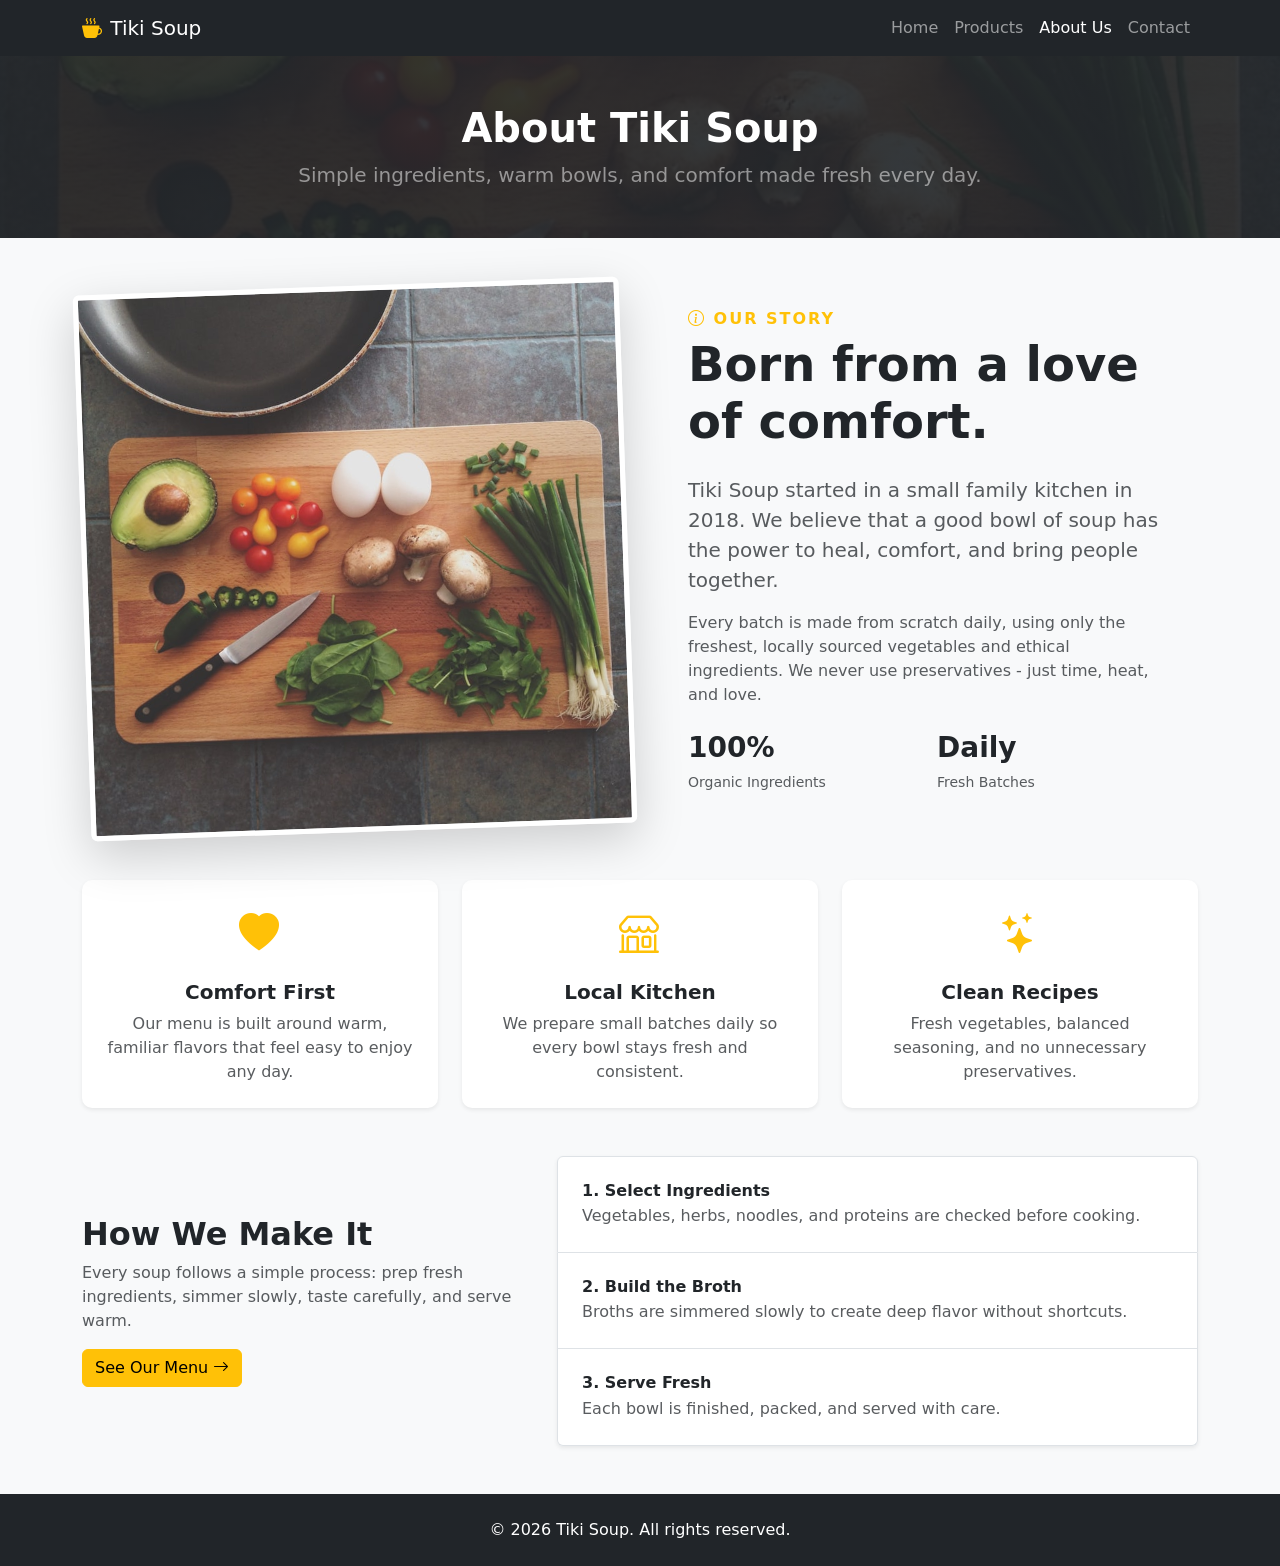
==== about.html @ 2d32ead2 "tiki soup" ====
<!DOCTYPE html>
<html lang="en">
<head>
    <meta charset="UTF-8">
    <meta name="viewport" content="width=device-width, initial-scale=1.0">
    <title>About Us</title>
    <link href="css/bootstrap.min.css" rel="stylesheet">
    <link rel="stylesheet" href="css/bootstrap-icons.css">
    <link rel="stylesheet" href="css/about.css">
</head>
<body>
    <script src="./include/header.js"></script>

    <section class="page-header bg-dark text-white text-center py-5">
        <div class="container">
            <h1 class="fw-bold">About Tiki Soup</h1>
            <p class="lead text-white-50 mb-0">Simple ingredients, warm bowls, and comfort made fresh every day.</p>
        </div>
    </section>

    <main class="bg-light">
    <div class="container py-5">
        <div class="row align-items-center">
            <div class="col-lg-6 mb-4 mb-lg-0">
                <img src="img/about.jpg" alt="Cooking Soup" class="img-fluid rounded shadow-lg about-img">
            </div>
            <div class="col-lg-6 px-lg-5">
                <h6 class="text-warning text-uppercase fw-bold"><i class="bi bi-info-circle"></i> Our Story</h6>
                <h2 class="display-5 fw-bold mb-4">Born from a love of comfort.</h2>
                <p class="text-muted lead">Tiki Soup started in a small family kitchen in 2018. We believe that a good bowl of soup has the power to heal, comfort, and bring people together.</p>
                <p class="text-muted">Every batch is made from scratch daily, using only the freshest, locally sourced vegetables and ethical ingredients. We never use preservatives - just time, heat, and love.</p>
                <div class="row mt-4">
                    <div class="col-6">
                        <h3 class="fw-bold">100%</h3>
                        <p class="text-muted small">Organic Ingredients</p>
                    </div>
                    <div class="col-6">
                        <h3 class="fw-bold">Daily</h3>
                        <p class="text-muted small">Fresh Batches</p>
                    </div>
                </div>
            </div>
        </div>
    </div>

    <section class="container pb-5">
        <div class="row g-4 text-center">
            <div class="col-md-4">
                <div class="about-card bg-white p-4 h-100 shadow-sm">
                    <i class="bi bi-heart-fill text-warning fs-1"></i>
                    <h5 class="fw-bold mt-3">Comfort First</h5>
                    <p class="text-muted mb-0">Our menu is built around warm, familiar flavors that feel easy to enjoy any day.</p>
                </div>
            </div>
            <div class="col-md-4">
                <div class="about-card bg-white p-4 h-100 shadow-sm">
                    <i class="bi bi-shop text-warning fs-1"></i>
                    <h5 class="fw-bold mt-3">Local Kitchen</h5>
                    <p class="text-muted mb-0">We prepare small batches daily so every bowl stays fresh and consistent.</p>
                </div>
            </div>
            <div class="col-md-4">
                <div class="about-card bg-white p-4 h-100 shadow-sm">
                    <i class="bi bi-stars text-warning fs-1"></i>
                    <h5 class="fw-bold mt-3">Clean Recipes</h5>
                    <p class="text-muted mb-0">Fresh vegetables, balanced seasoning, and no unnecessary preservatives.</p>
                </div>
            </div>
        </div>
    </section>

    <section class="container pb-5">
        <div class="row g-4 align-items-center">
            <div class="col-lg-5">
                <h2 class="fw-bold">How We Make It</h2>
                <p class="text-muted">Every soup follows a simple process: prep fresh ingredients, simmer slowly, taste carefully, and serve warm.</p>
                <a href="products.html" class="btn btn-warning">See Our Menu <i class="bi bi-arrow-right"></i></a>
            </div>
            <div class="col-lg-7">
                <div class="list-group shadow-sm">
                    <div class="list-group-item p-4">
                        <h6 class="fw-bold mb-1">1. Select Ingredients</h6>
                        <p class="text-muted mb-0">Vegetables, herbs, noodles, and proteins are checked before cooking.</p>
                    </div>
                    <div class="list-group-item p-4">
                        <h6 class="fw-bold mb-1">2. Build the Broth</h6>
                        <p class="text-muted mb-0">Broths are simmered slowly to create deep flavor without shortcuts.</p>
                    </div>
                    <div class="list-group-item p-4">
                        <h6 class="fw-bold mb-1">3. Serve Fresh</h6>
                        <p class="text-muted mb-0">Each bowl is finished, packed, and served with care.</p>
                    </div>
                </div>
            </div>
        </div>
    </section>
    </main>

    <script src="./include/footer.js"></script>

    <script src="js/bootstrap.bundle.min.js"></script>
</body>
</html>
---- css/about.css ----
body {
    display: flex;
    flex-direction: column;
    min-height: 100vh;
    background-color: #f8f9fa;
}

.about-img {
    border: 5px solid #fff;
    transform: rotate(-2deg);
    transition: transform 0.3s ease;
}

.about-img:hover {
    transform: rotate(0deg);
}

.text-warning {
    letter-spacing: 2px;
}

.page-header {
    background: linear-gradient(rgba(33, 37, 41, 0.9), rgba(33, 37, 41, 0.9)), url('../img/about.jpg') center/cover no-repeat;
}

.about-card {
    border-radius: 10px;
    transition: transform 0.3s ease, box-shadow 0.3s ease;
}

.about-card:hover {
    transform: translateY(-5px);
    box-shadow: 0 10px 20px rgba(0, 0, 0, 0.1) !important;
}
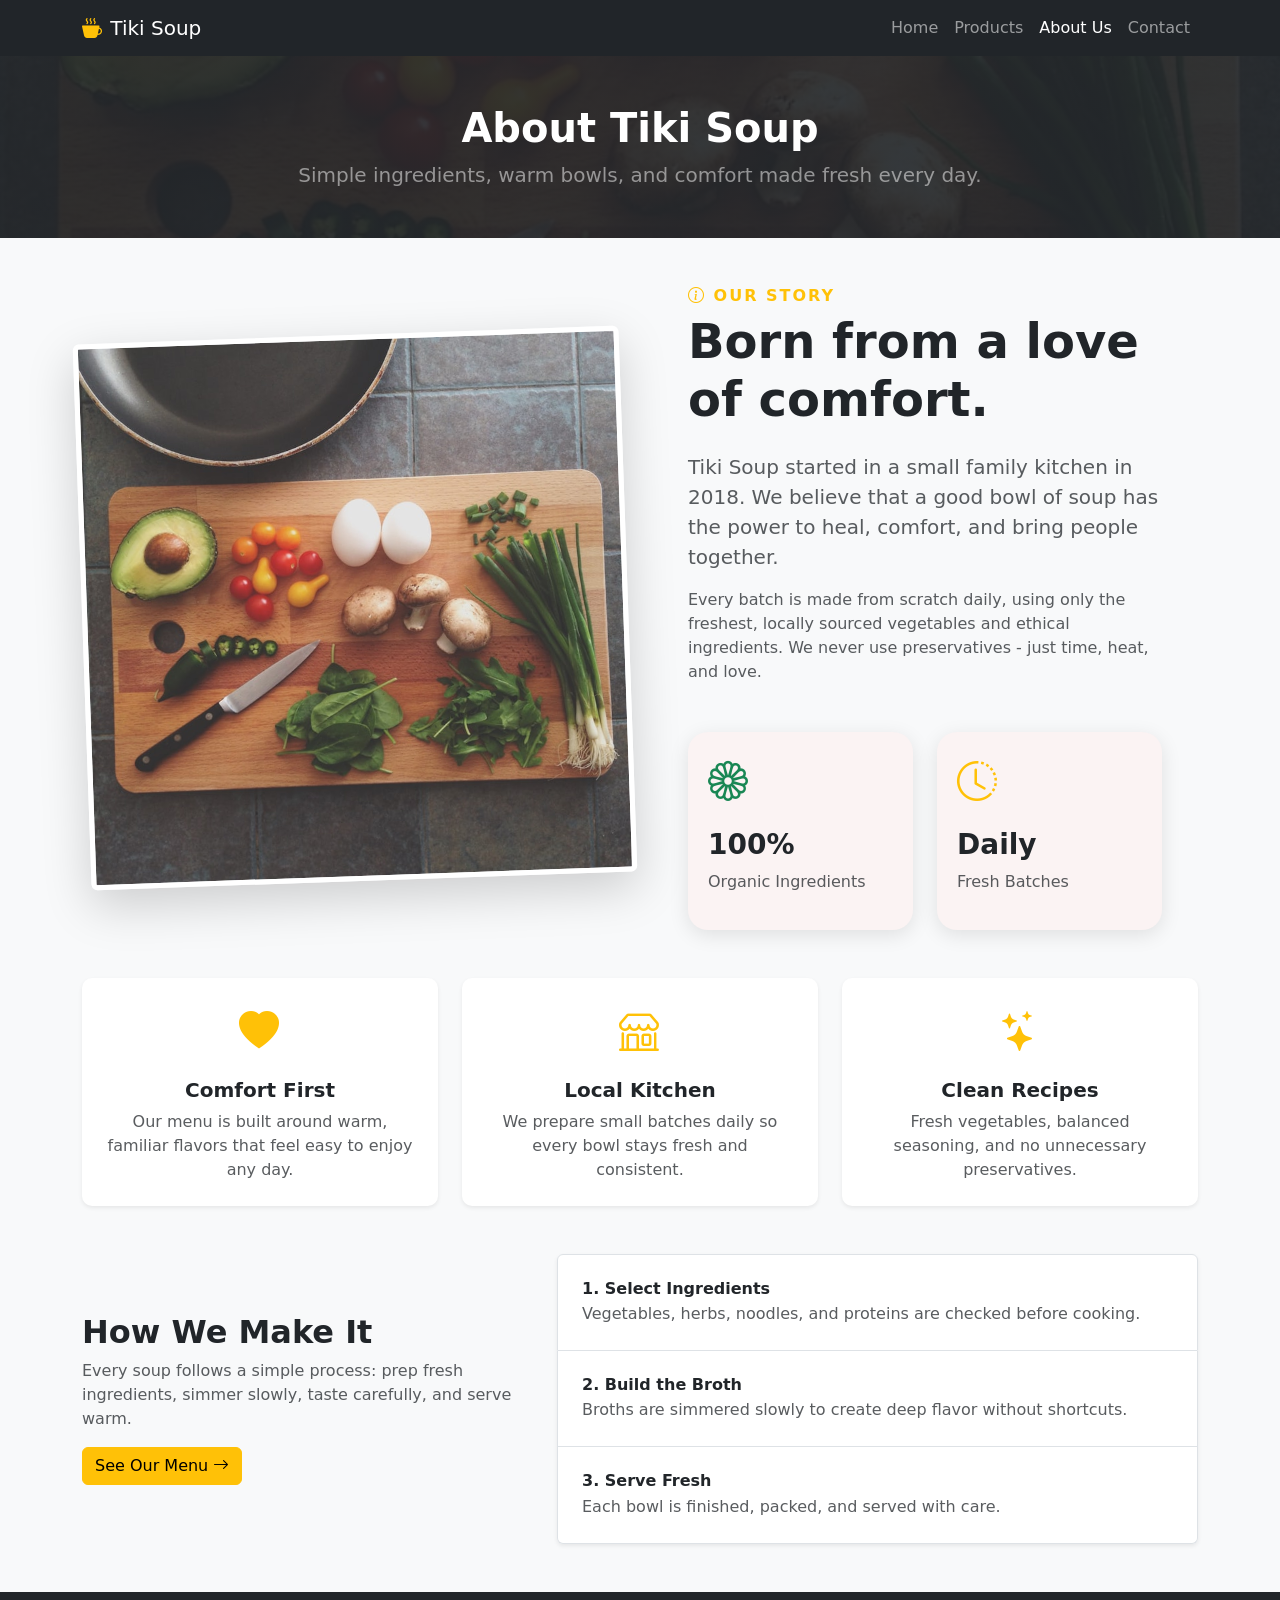
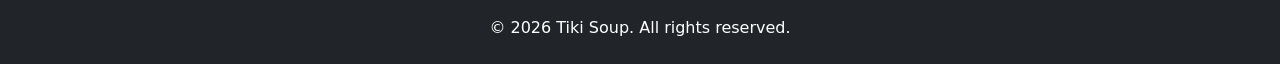
==== commit 2eb79824: "submit" ====
--- a/about.html
+++ b/about.html
@@ -1,5 +1,6 @@
 <!DOCTYPE html>
 <html lang="en">
+
 <head>
     <meta charset="UTF-8">
     <meta name="viewport" content="width=device-width, initial-scale=1.0">
@@ -8,6 +9,7 @@
     <link rel="stylesheet" href="css/bootstrap-icons.css">
     <link rel="stylesheet" href="css/about.css">
 </head>
+
 <body>
     <script src="./include/header.js"></script>
 
@@ -19,85 +21,112 @@
     </section>
 
     <main class="bg-light">
-    <div class="container py-5">
-        <div class="row align-items-center">
-            <div class="col-lg-6 mb-4 mb-lg-0">
-                <img src="img/about.jpg" alt="Cooking Soup" class="img-fluid rounded shadow-lg about-img">
-            </div>
-            <div class="col-lg-6 px-lg-5">
-                <h6 class="text-warning text-uppercase fw-bold"><i class="bi bi-info-circle"></i> Our Story</h6>
-                <h2 class="display-5 fw-bold mb-4">Born from a love of comfort.</h2>
-                <p class="text-muted lead">Tiki Soup started in a small family kitchen in 2018. We believe that a good bowl of soup has the power to heal, comfort, and bring people together.</p>
-                <p class="text-muted">Every batch is made from scratch daily, using only the freshest, locally sourced vegetables and ethical ingredients. We never use preservatives - just time, heat, and love.</p>
-                <div class="row mt-4">
-                    <div class="col-6">
-                        <h3 class="fw-bold">100%</h3>
-                        <p class="text-muted small">Organic Ingredients</p>
-                    </div>
-                    <div class="col-6">
-                        <h3 class="fw-bold">Daily</h3>
-                        <p class="text-muted small">Fresh Batches</p>
+        <div class="container py-5">
+            <div class="row align-items-center">
+                <div class="col-lg-6 mb-4 mb-lg-0">
+                    <img src="img/about.jpg" alt="Cooking Soup" class="img-fluid rounded shadow-lg about-img">
+                </div>
+                <div class="col-lg-6 px-lg-5">
+                    <h6 class="text-warning text-uppercase fw-bold"><i class="bi bi-info-circle"></i> Our Story</h6>
+                    <h2 class="display-5 fw-bold mb-4">Born from a love of comfort.</h2>
+                    <p class="text-muted lead">Tiki Soup started in a small family kitchen in 2018. We believe that a
+                        good bowl of soup has the power to heal, comfort, and bring people together.</p>
+                    <p class="text-muted">Every batch is made from scratch daily, using only the freshest, locally
+                        sourced vegetables and ethical ingredients. We never use preservatives - just time, heat, and
+                        love.</p>
+                    <div class="row mt-5">
+                        <div class="col-6">
+                            <div class="stat-box">
+                                <i class="bi bi-flower1 text-success"></i>
+                                <h3 class="fw-bold mt-3">
+                                    100%
+                                </h3>
+                                <p class="text-muted">
+                                    Organic Ingredients
+                                </p>
+                            </div>
+                        </div>
+                        <div class="col-6">
+                            <div class="stat-box">
+                                <i class="bi bi-clock-history text-warning"></i>
+                                <h3 class="fw-bold mt-3">
+                                    Daily
+                                </h3>
+                                <p class="text-muted">
+                                    Fresh Batches
+                                </p>
+
+                            </div>
+
+                        </div>
+
                     </div>
                 </div>
             </div>
         </div>
-    </div>
 
-    <section class="container pb-5">
-        <div class="row g-4 text-center">
-            <div class="col-md-4">
-                <div class="about-card bg-white p-4 h-100 shadow-sm">
-                    <i class="bi bi-heart-fill text-warning fs-1"></i>
-                    <h5 class="fw-bold mt-3">Comfort First</h5>
-                    <p class="text-muted mb-0">Our menu is built around warm, familiar flavors that feel easy to enjoy any day.</p>
+        <section class="container pb-5">
+            <div class="row g-4 text-center">
+                <div class="col-md-4">
+                    <div class="about-card bg-white p-4 h-100 shadow-sm">
+                        <i class="bi bi-heart-fill text-warning fs-1"></i>
+                        <h5 class="fw-bold mt-3">Comfort First</h5>
+                        <p class="text-muted mb-0">Our menu is built around warm, familiar flavors that feel easy to
+                            enjoy any day.</p>
+                    </div>
                 </div>
-            </div>
-            <div class="col-md-4">
-                <div class="about-card bg-white p-4 h-100 shadow-sm">
-                    <i class="bi bi-shop text-warning fs-1"></i>
-                    <h5 class="fw-bold mt-3">Local Kitchen</h5>
-                    <p class="text-muted mb-0">We prepare small batches daily so every bowl stays fresh and consistent.</p>
+                <div class="col-md-4">
+                    <div class="about-card bg-white p-4 h-100 shadow-sm">
+                        <i class="bi bi-shop text-warning fs-1"></i>
+                        <h5 class="fw-bold mt-3">Local Kitchen</h5>
+                        <p class="text-muted mb-0">We prepare small batches daily so every bowl stays fresh and
+                            consistent.</p>
+                    </div>
                 </div>
-            </div>
-            <div class="col-md-4">
-                <div class="about-card bg-white p-4 h-100 shadow-sm">
-                    <i class="bi bi-stars text-warning fs-1"></i>
-                    <h5 class="fw-bold mt-3">Clean Recipes</h5>
-                    <p class="text-muted mb-0">Fresh vegetables, balanced seasoning, and no unnecessary preservatives.</p>
-                </div>
-            </div>
-        </div>
-    </section>
-
-    <section class="container pb-5">
-        <div class="row g-4 align-items-center">
-            <div class="col-lg-5">
-                <h2 class="fw-bold">How We Make It</h2>
-                <p class="text-muted">Every soup follows a simple process: prep fresh ingredients, simmer slowly, taste carefully, and serve warm.</p>
-                <a href="products.html" class="btn btn-warning">See Our Menu <i class="bi bi-arrow-right"></i></a>
-            </div>
-            <div class="col-lg-7">
-                <div class="list-group shadow-sm">
-                    <div class="list-group-item p-4">
-                        <h6 class="fw-bold mb-1">1. Select Ingredients</h6>
-                        <p class="text-muted mb-0">Vegetables, herbs, noodles, and proteins are checked before cooking.</p>
-                    </div>
-                    <div class="list-group-item p-4">
-                        <h6 class="fw-bold mb-1">2. Build the Broth</h6>
-                        <p class="text-muted mb-0">Broths are simmered slowly to create deep flavor without shortcuts.</p>
-                    </div>
-                    <div class="list-group-item p-4">
-                        <h6 class="fw-bold mb-1">3. Serve Fresh</h6>
-                        <p class="text-muted mb-0">Each bowl is finished, packed, and served with care.</p>
+                <div class="col-md-4">
+                    <div class="about-card bg-white p-4 h-100 shadow-sm">
+                        <i class="bi bi-stars text-warning fs-1"></i>
+                        <h5 class="fw-bold mt-3">Clean Recipes</h5>
+                        <p class="text-muted mb-0">Fresh vegetables, balanced seasoning, and no unnecessary
+                            preservatives.</p>
                     </div>
                 </div>
             </div>
-        </div>
-    </section>
+        </section>
+
+        <section class="container pb-5">
+            <div class="row g-4 align-items-center">
+                <div class="col-lg-5">
+                    <h2 class="fw-bold">How We Make It</h2>
+                    <p class="text-muted">Every soup follows a simple process: prep fresh ingredients, simmer slowly,
+                        taste carefully, and serve warm.</p>
+                    <a href="products.html" class="btn btn-warning">See Our Menu <i class="bi bi-arrow-right"></i></a>
+                </div>
+                <div class="col-lg-7">
+                    <div class="list-group shadow-sm">
+                        <div class="list-group-item p-4">
+                            <h6 class="fw-bold mb-1">1. Select Ingredients</h6>
+                            <p class="text-muted mb-0">Vegetables, herbs, noodles, and proteins are checked before
+                                cooking.</p>
+                        </div>
+                        <div class="list-group-item p-4">
+                            <h6 class="fw-bold mb-1">2. Build the Broth</h6>
+                            <p class="text-muted mb-0">Broths are simmered slowly to create deep flavor without
+                                shortcuts.</p>
+                        </div>
+                        <div class="list-group-item p-4">
+                            <h6 class="fw-bold mb-1">3. Serve Fresh</h6>
+                            <p class="text-muted mb-0">Each bowl is finished, packed, and served with care.</p>
+                        </div>
+                    </div>
+                </div>
+            </div>
+        </section>
     </main>
 
     <script src="./include/footer.js"></script>
 
     <script src="js/bootstrap.bundle.min.js"></script>
 </body>
-</html>
+
+</html>
--- a/css/about.css
+++ b/css/about.css
@@ -31,4 +31,36 @@
 .about-card:hover {
     transform: translateY(-5px);
     box-shadow: 0 10px 20px rgba(0, 0, 0, 0.1) !important;
-}+}
+.stat-box {
+    background: #fbf3f3;
+    padding: 20px;
+    border-radius: 20px;
+    box-shadow: 0 5px 20px rgba(0, 0, 0, 0.1);
+    transition: 0.3s;
+}
+
+.stat-box:hover {
+    transform: translateY(-10px);
+}
+
+.stat-box i {
+    font-size: 40px;
+}
+
+h2 {
+    animation: fadeUp 1s ease;
+}
+
+@keyframes fadeUp {
+
+    from {
+        opacity: 0;
+        transform: translateY(30px);
+    }
+
+    to {
+        opacity: 1;
+        transform: translateY(0);
+    }
+}
